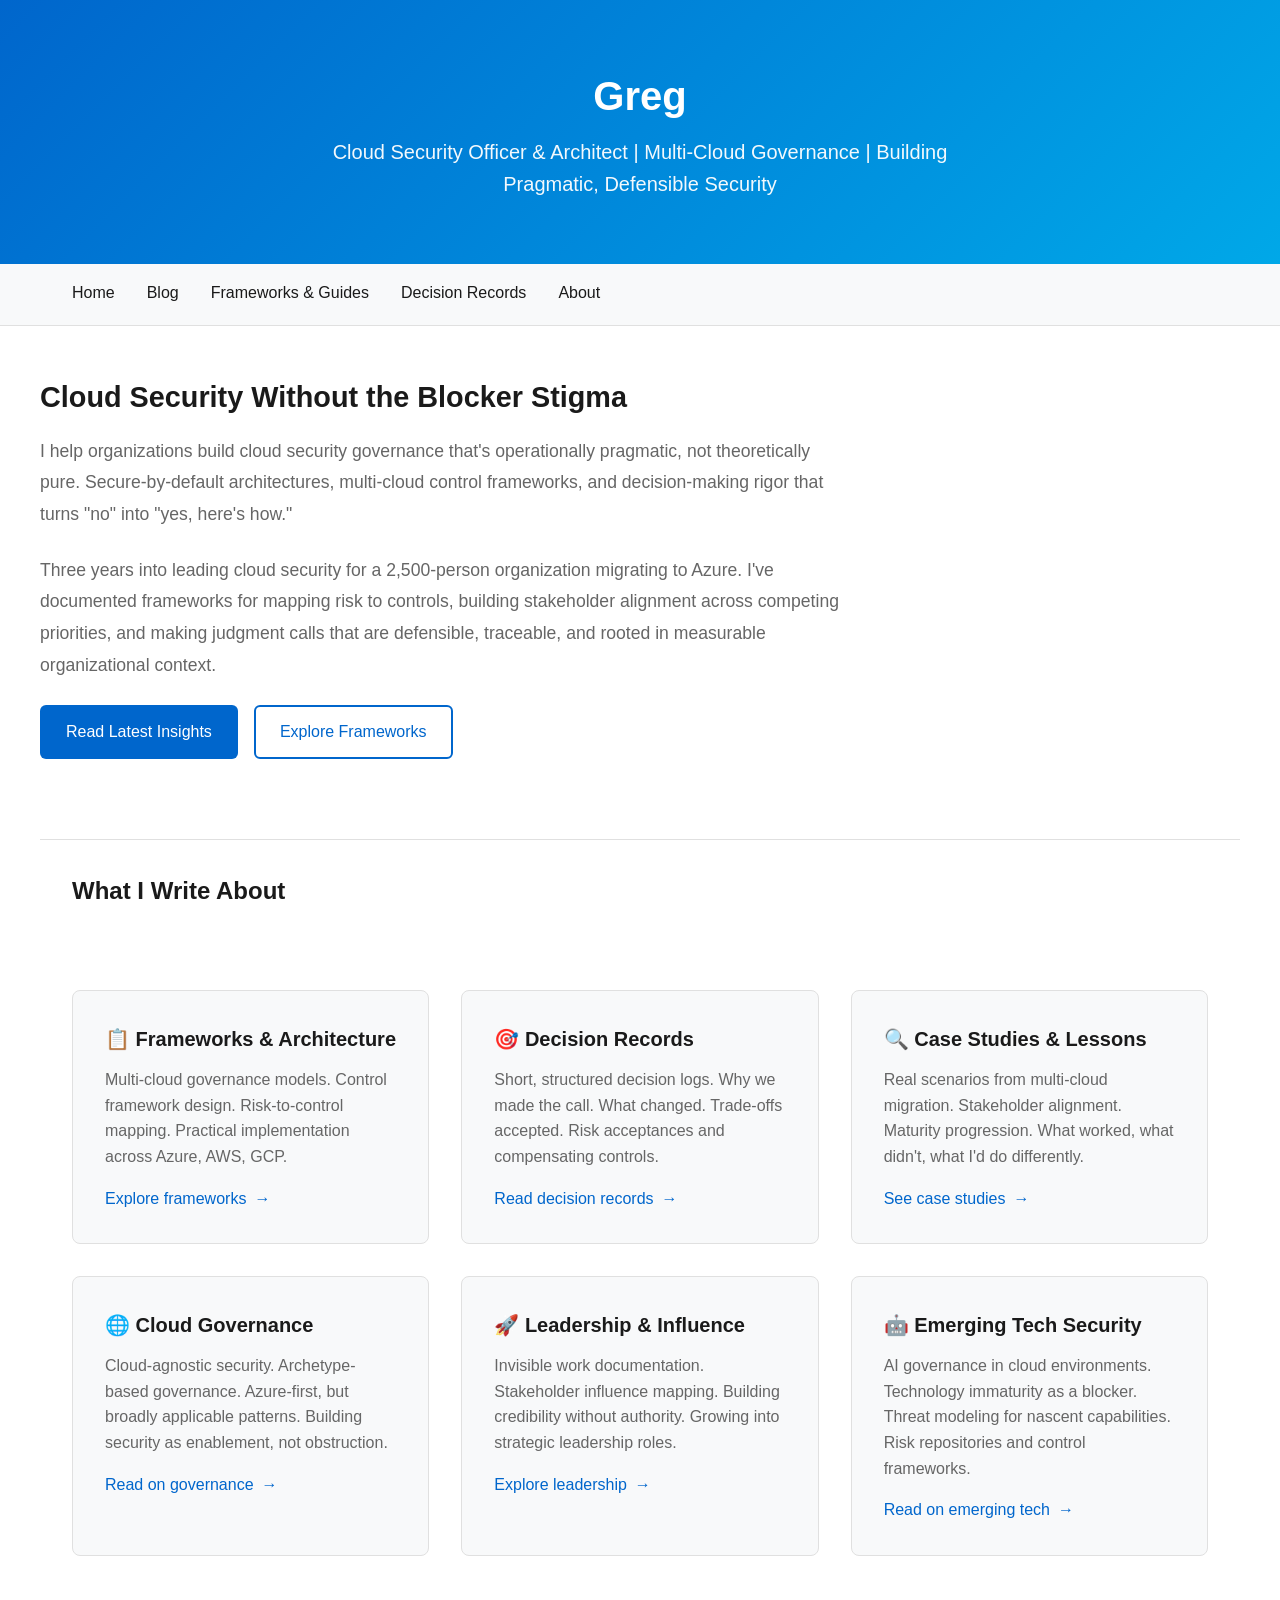
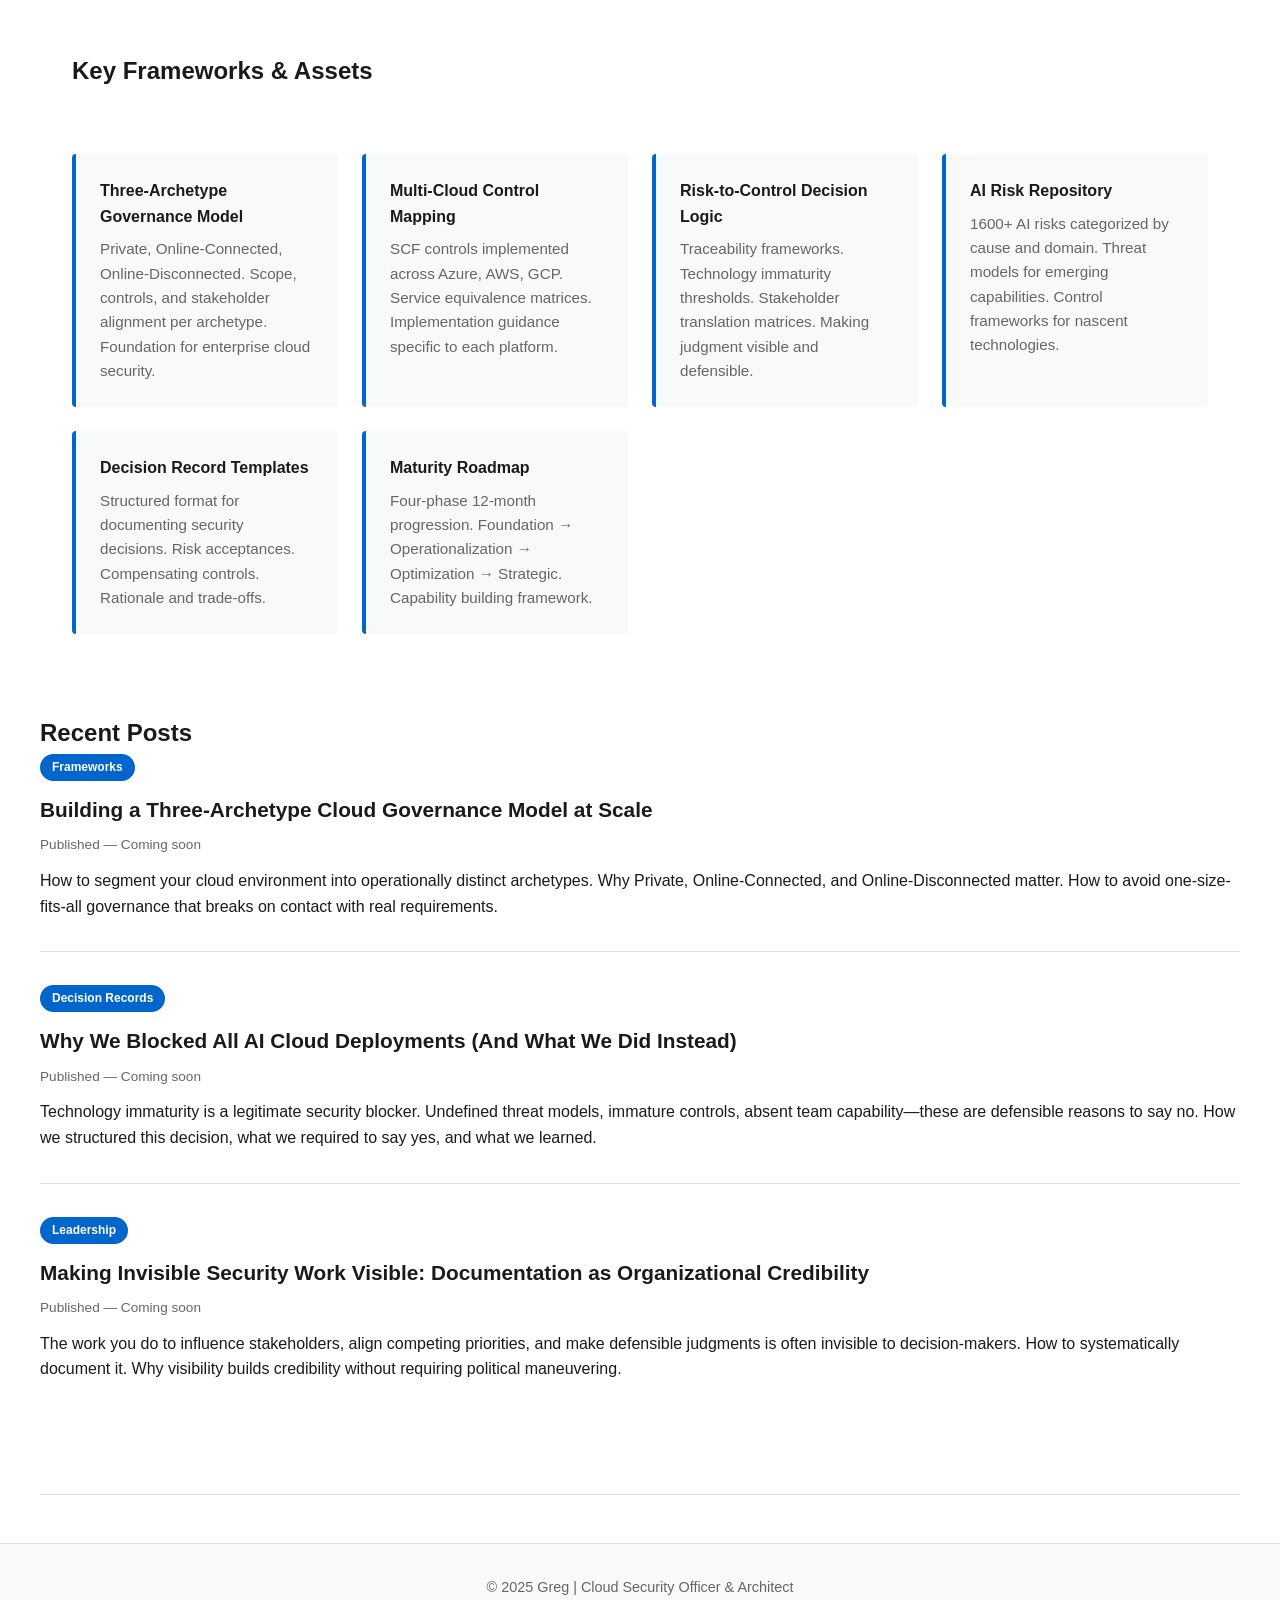
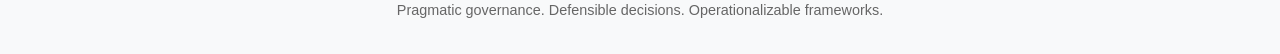
==== index.html @ 8604ed87 "Add files via upload" ====
<!DOCTYPE html>
<html lang="en">
<head>
    <meta charset="UTF-8">
    <meta name="viewport" content="width=device-width, initial-scale=1.0">
    <title>Greg — Cloud Security Governance</title>
    <meta name="description" content="Cloud Security Officer. Pragmatic governance frameworks. Operationalizable control architectures. Multi-cloud security without the blocker stigma.">
    <style>
        * {
            margin: 0;
            padding: 0;
            box-sizing: border-box;
        }
        
        :root {
            --color-primary: #0066cc;
            --color-primary-dark: #004499;
            --color-bg: #ffffff;
            --color-bg-alt: #f8f9fa;
            --color-text: #1a1a1a;
            --color-text-secondary: #666666;
            --color-border: #e0e0e0;
            --color-accent: #00a8e8;
            font-family: -apple-system, BlinkMacSystemFont, "Segoe UI", Roboto, "Helvetica Neue", Arial, sans-serif;
        }
        
        @media (prefers-color-scheme: dark) {
            :root {
                --color-bg: #0f1419;
                --color-bg-alt: #1a1f2e;
                --color-text: #e8e8e8;
                --color-text-secondary: #b0b0b0;
                --color-border: #333333;
            }
        }
        
        body {
            background: var(--color-bg);
            color: var(--color-text);
            line-height: 1.6;
        }
        
        header {
            background: linear-gradient(135deg, var(--color-primary) 0%, var(--color-accent) 100%);
            color: white;
            padding: 4rem 2rem;
            text-align: center;
        }
        
        header h1 {
            font-size: 2.5rem;
            margin-bottom: 0.5rem;
            font-weight: 600;
        }
        
        header .subtitle {
            font-size: 1.25rem;
            opacity: 0.95;
            font-weight: 400;
            max-width: 700px;
            margin: 0 auto;
        }
        
        nav {
            background: var(--color-bg-alt);
            border-bottom: 1px solid var(--color-border);
            position: sticky;
            top: 0;
            z-index: 100;
        }
        
        nav ul {
            list-style: none;
            max-width: 1200px;
            margin: 0 auto;
            padding: 0 2rem;
            display: flex;
            gap: 2rem;
            flex-wrap: wrap;
        }
        
        nav a {
            display: block;
            padding: 1rem 0;
            color: var(--color-text);
            text-decoration: none;
            font-weight: 500;
            border-bottom: 3px solid transparent;
            transition: border-color 0.2s;
        }
        
        nav a:hover {
            border-bottom-color: var(--color-primary);
        }
        
        .container {
            max-width: 1200px;
            margin: 0 auto;
            padding: 0 2rem;
        }
        
        .hero-section {
            padding: 3rem 0;
            border-bottom: 1px solid var(--color-border);
        }
        
        .hero-section h2 {
            font-size: 1.8rem;
            margin-bottom: 1rem;
            color: var(--color-text);
        }
        
        .hero-section p {
            font-size: 1.1rem;
            color: var(--color-text-secondary);
            margin-bottom: 1.5rem;
            line-height: 1.8;
            max-width: 800px;
        }
        
        .cta-buttons {
            display: flex;
            gap: 1rem;
            flex-wrap: wrap;
            margin-bottom: 2rem;
        }
        
        .btn {
            display: inline-block;
            padding: 0.75rem 1.5rem;
            border-radius: 6px;
            text-decoration: none;
            font-weight: 500;
            transition: all 0.3s;
            border: 2px solid transparent;
        }
        
        .btn-primary {
            background: var(--color-primary);
            color: white;
        }
        
        .btn-primary:hover {
            background: var(--color-primary-dark);
        }
        
        .btn-secondary {
            background: transparent;
            color: var(--color-primary);
            border-color: var(--color-primary);
        }
        
        .btn-secondary:hover {
            background: var(--color-primary);
            color: white;
        }
        
        .sections {
            display: grid;
            grid-template-columns: repeat(auto-fit, minmax(300px, 1fr));
            gap: 2rem;
            padding: 3rem 0;
        }
        
        .section-card {
            background: var(--color-bg-alt);
            border: 1px solid var(--color-border);
            border-radius: 8px;
            padding: 2rem;
            transition: all 0.3s;
        }
        
        .section-card:hover {
            border-color: var(--color-primary);
            transform: translateY(-4px);
            box-shadow: 0 8px 16px rgba(0, 102, 204, 0.1);
        }
        
        .section-card h3 {
            font-size: 1.25rem;
            margin-bottom: 0.75rem;
            color: var(--color-text);
        }
        
        .section-card p {
            color: var(--color-text-secondary);
            margin-bottom: 1rem;
        }
        
        .section-card a {
            display: inline-flex;
            align-items: center;
            gap: 0.5rem;
            color: var(--color-primary);
            text-decoration: none;
            font-weight: 500;
            transition: gap 0.2s;
        }
        
        .section-card a:hover {
            gap: 0.75rem;
        }
        
        .section-card .arrow {
            display: inline;
        }
        
        .features {
            display: grid;
            grid-template-columns: repeat(auto-fit, minmax(250px, 1fr));
            gap: 1.5rem;
            padding: 2rem 0;
        }
        
        .feature-item {
            padding: 1.5rem;
            border-left: 4px solid var(--color-primary);
            background: var(--color-bg-alt);
            border-radius: 4px;
        }
        
        .feature-item h4 {
            margin-bottom: 0.5rem;
            color: var(--color-text);
        }
        
        .feature-item p {
            font-size: 0.95rem;
            color: var(--color-text-secondary);
        }
        
        footer {
            background: var(--color-bg-alt);
            border-top: 1px solid var(--color-border);
            padding: 2rem;
            margin-top: 3rem;
            text-align: center;
            color: var(--color-text-secondary);
            font-size: 0.9rem;
        }
        
        .blog-preview {
            padding: 3rem 0;
            border-bottom: 1px solid var(--color-border);
        }
        
        .blog-post {
            margin-bottom: 2rem;
            padding-bottom: 2rem;
            border-bottom: 1px solid var(--color-border);
        }
        
        .blog-post:last-child {
            border-bottom: none;
        }
        
        .blog-post h3 {
            font-size: 1.3rem;
            margin-bottom: 0.5rem;
        }
        
        .blog-post .meta {
            font-size: 0.85rem;
            color: var(--color-text-secondary);
            margin-bottom: 0.75rem;
        }
        
        .blog-post .category {
            display: inline-block;
            background: var(--color-primary);
            color: white;
            padding: 0.25rem 0.75rem;
            border-radius: 20px;
            font-size: 0.75rem;
            font-weight: 600;
            margin-bottom: 0.75rem;
            margin-right: 0.5rem;
        }
        
        @media (max-width: 768px) {
            header h1 {
                font-size: 1.75rem;
            }
            
            nav ul {
                padding: 0 1rem;
                gap: 1rem;
            }
            
            .container {
                padding: 0 1rem;
            }
            
            .hero-section p {
                font-size: 1rem;
            }
        }
    </style>
</head>
<body>
    <header>
        <h1>Greg</h1>
        <p class="subtitle">Cloud Security Officer & Architect | Multi-Cloud Governance | Building Pragmatic, Defensible Security</p>
    </header>
    
    <nav>
        <ul>
            <li><a href="#home">Home</a></li>
            <li><a href="blog.html">Blog</a></li>
            <li><a href="frameworks.html">Frameworks & Guides</a></li>
            <li><a href="decision-records.html">Decision Records</a></li>
            <li><a href="about.html">About</a></li>
        </ul>
    </nav>
    
    <main>
        <section class="container hero-section">
            <h2>Cloud Security Without the Blocker Stigma</h2>
            <p>
                I help organizations build cloud security governance that's operationally pragmatic, not theoretically pure. Secure-by-default architectures, multi-cloud control frameworks, and decision-making rigor that turns "no" into "yes, here's how."
            </p>
            <p>
                Three years into leading cloud security for a 2,500-person organization migrating to Azure. I've documented frameworks for mapping risk to controls, building stakeholder alignment across competing priorities, and making judgment calls that are defensible, traceable, and rooted in measurable organizational context.
            </p>
            <div class="cta-buttons">
                <a href="blog.html" class="btn btn-primary">Read Latest Insights</a>
                <a href="frameworks.html" class="btn btn-secondary">Explore Frameworks</a>
            </div>
        </section>
        
        <section class="container">
            <h2 style="margin-top: 2rem; margin-bottom: 2rem;">What I Write About</h2>
            <div class="sections">
                <div class="section-card">
                    <h3>📋 Frameworks & Architecture</h3>
                    <p>Multi-cloud governance models. Control framework design. Risk-to-control mapping. Practical implementation across Azure, AWS, GCP.</p>
                    <a href="frameworks.html">Explore frameworks <span class="arrow">→</span></a>
                </div>
                <div class="section-card">
                    <h3>🎯 Decision Records</h3>
                    <p>Short, structured decision logs. Why we made the call. What changed. Trade-offs accepted. Risk acceptances and compensating controls.</p>
                    <a href="decision-records.html">Read decision records <span class="arrow">→</span></a>
                </div>
                <div class="section-card">
                    <h3>🔍 Case Studies & Lessons</h3>
                    <p>Real scenarios from multi-cloud migration. Stakeholder alignment. Maturity progression. What worked, what didn't, what I'd do differently.</p>
                    <a href="blog.html?category=case-studies">See case studies <span class="arrow">→</span></a>
                </div>
                <div class="section-card">
                    <h3>🌐 Cloud Governance</h3>
                    <p>Cloud-agnostic security. Archetype-based governance. Azure-first, but broadly applicable patterns. Building security as enablement, not obstruction.</p>
                    <a href="blog.html?category=governance">Read on governance <span class="arrow">→</span></a>
                </div>
                <div class="section-card">
                    <h3>🚀 Leadership & Influence</h3>
                    <p>Invisible work documentation. Stakeholder influence mapping. Building credibility without authority. Growing into strategic leadership roles.</p>
                    <a href="blog.html?category=leadership">Explore leadership <span class="arrow">→</span></a>
                </div>
                <div class="section-card">
                    <h3>🤖 Emerging Tech Security</h3>
                    <p>AI governance in cloud environments. Technology immaturity as a blocker. Threat modeling for nascent capabilities. Risk repositories and control frameworks.</p>
                    <a href="blog.html?category=emerging-tech">Read on emerging tech <span class="arrow">→</span></a>
                </div>
            </div>
        </section>
        
        <section class="container">
            <h2 style="margin-top: 3rem; margin-bottom: 2rem;">Key Frameworks & Assets</h2>
            <div class="features">
                <div class="feature-item">
                    <h4>Three-Archetype Governance Model</h4>
                    <p>Private, Online-Connected, Online-Disconnected. Scope, controls, and stakeholder alignment per archetype. Foundation for enterprise cloud security.</p>
                </div>
                <div class="feature-item">
                    <h4>Multi-Cloud Control Mapping</h4>
                    <p>SCF controls implemented across Azure, AWS, GCP. Service equivalence matrices. Implementation guidance specific to each platform.</p>
                </div>
                <div class="feature-item">
                    <h4>Risk-to-Control Decision Logic</h4>
                    <p>Traceability frameworks. Technology immaturity thresholds. Stakeholder translation matrices. Making judgment visible and defensible.</p>
                </div>
                <div class="feature-item">
                    <h4>AI Risk Repository</h4>
                    <p>1600+ AI risks categorized by cause and domain. Threat models for emerging capabilities. Control frameworks for nascent technologies.</p>
                </div>
                <div class="feature-item">
                    <h4>Decision Record Templates</h4>
                    <p>Structured format for documenting security decisions. Risk acceptances. Compensating controls. Rationale and trade-offs.</p>
                </div>
                <div class="feature-item">
                    <h4>Maturity Roadmap</h4>
                    <p>Four-phase 12-month progression. Foundation → Operationalization → Optimization → Strategic. Capability building framework.</p>
                </div>
            </div>
        </section>
        
        <section class="container blog-preview">
            <h2>Recent Posts</h2>
            <article class="blog-post">
                <span class="category">Frameworks</span>
                <h3>Building a Three-Archetype Cloud Governance Model at Scale</h3>
                <p class="meta">Published — Coming soon</p>
                <p>How to segment your cloud environment into operationally distinct archetypes. Why Private, Online-Connected, and Online-Disconnected matter. How to avoid one-size-fits-all governance that breaks on contact with real requirements.</p>
            </article>
            <article class="blog-post">
                <span class="category">Decision Records</span>
                <h3>Why We Blocked All AI Cloud Deployments (And What We Did Instead)</h3>
                <p class="meta">Published — Coming soon</p>
                <p>Technology immaturity is a legitimate security blocker. Undefined threat models, immature controls, absent team capability—these are defensible reasons to say no. How we structured this decision, what we required to say yes, and what we learned.</p>
            </article>
            <article class="blog-post">
                <span class="category">Leadership</span>
                <h3>Making Invisible Security Work Visible: Documentation as Organizational Credibility</h3>
                <p class="meta">Published — Coming soon</p>
                <p>The work you do to influence stakeholders, align competing priorities, and make defensible judgments is often invisible to decision-makers. How to systematically document it. Why visibility builds credibility without requiring political maneuvering.</p>
            </article>
        </section>
    </main>
    
    <footer>
        <p>&copy; 2025 Greg | Cloud Security Officer &amp; Architect</p>
        <p>Pragmatic governance. Defensible decisions. Operationalizable frameworks.</p>
    </footer>
</body>
</html>
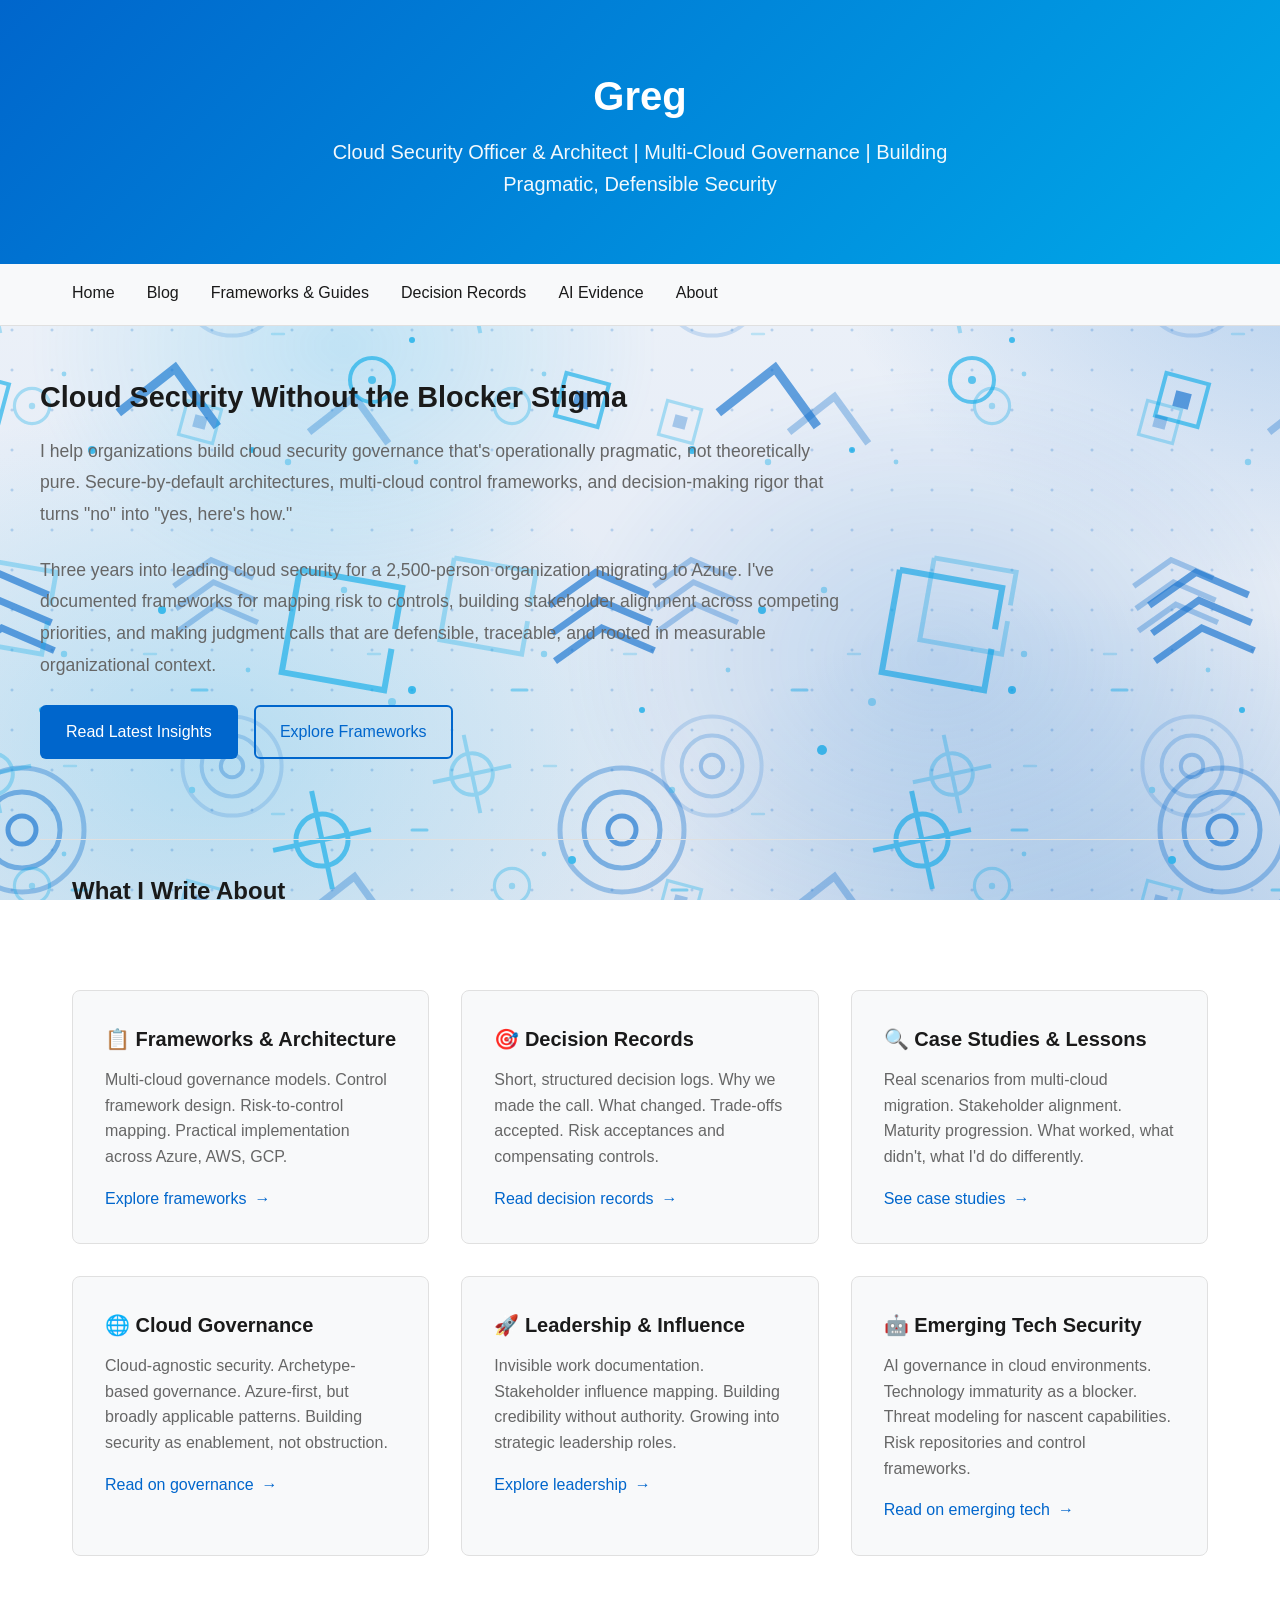
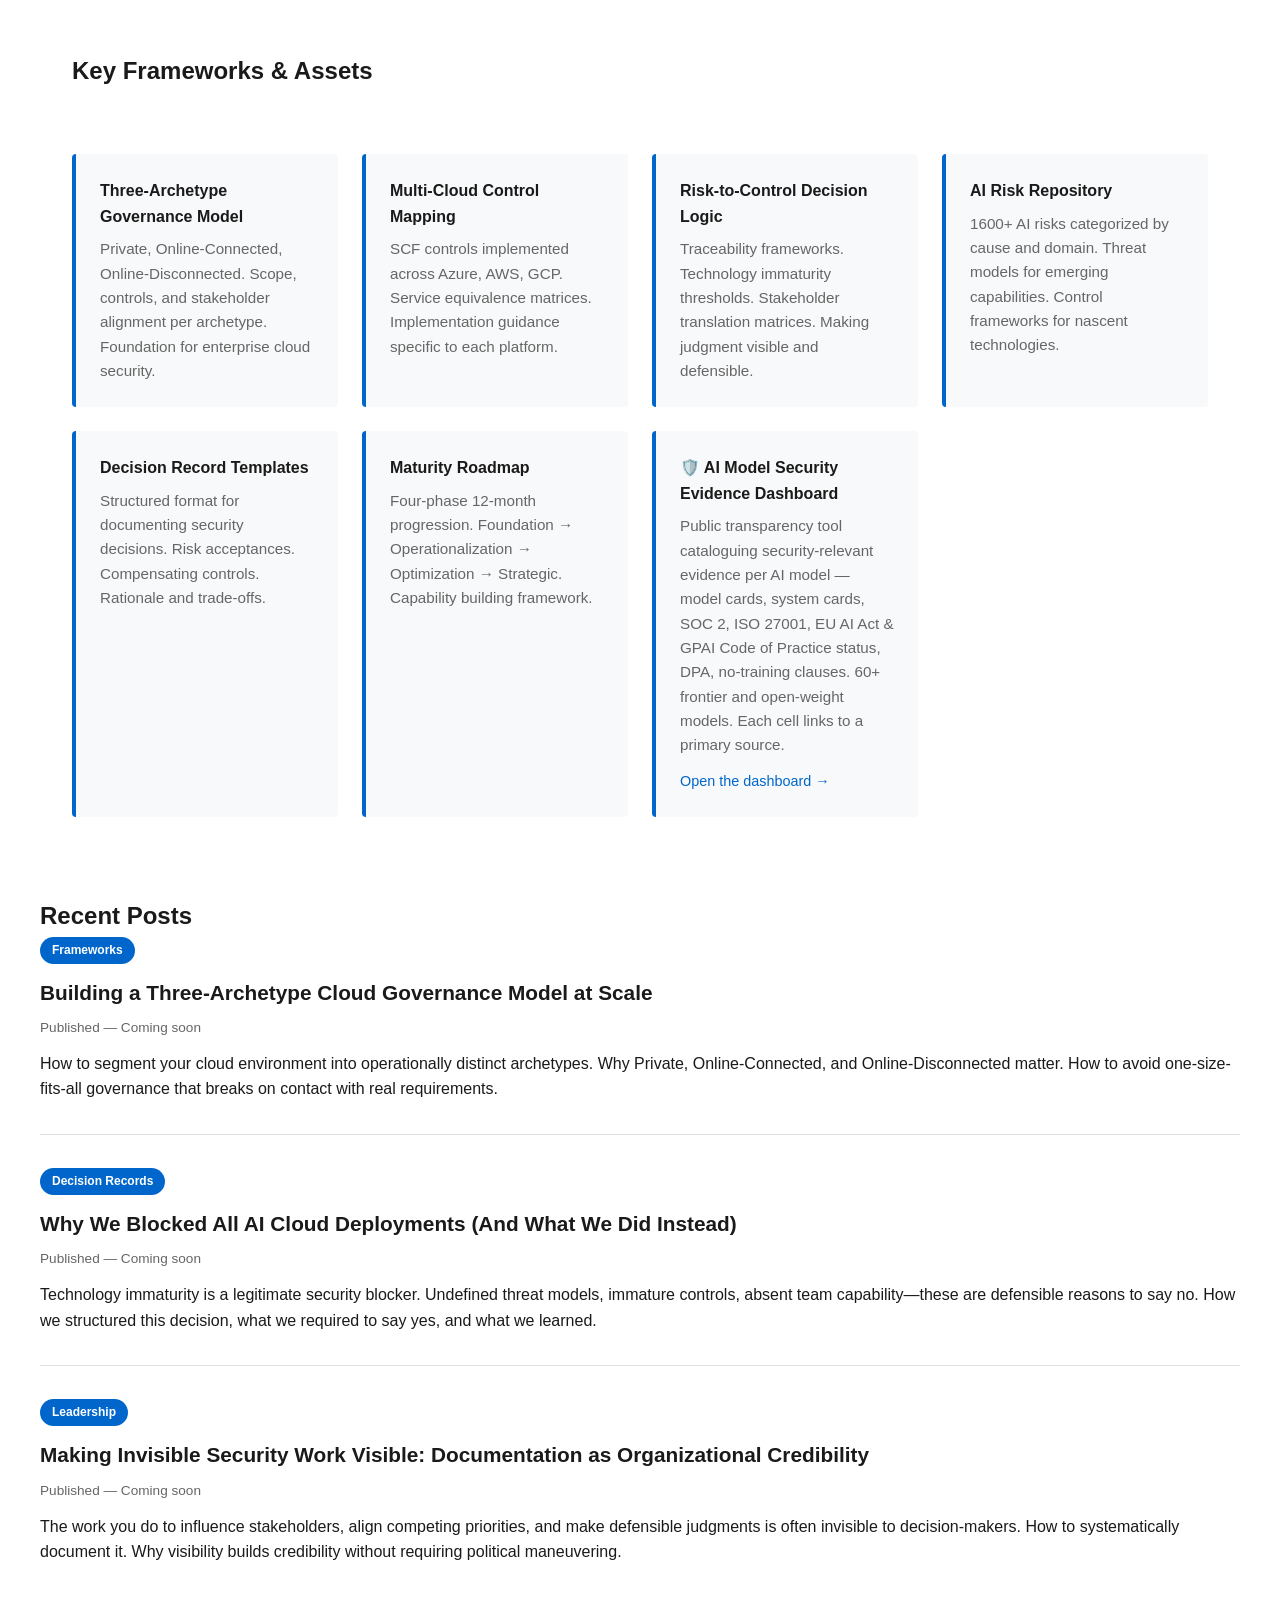
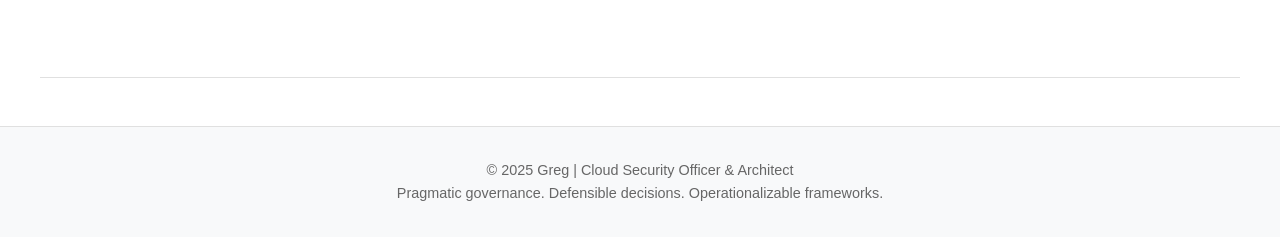
==== commit 9d5971b0: "Adding Benchmark" ====
--- a/index.html
+++ b/index.html
@@ -296,8 +296,17 @@
             }
         }
     </style>
+    <link rel="stylesheet" href="assets/parallax.css">
+    <script src="assets/parallax.js" defer></script>
 </head>
 <body>
+    <div class="parallax-bg" aria-hidden="true">
+  <div class="parallax-scan"></div>
+  <div class="parallax-layer parallax-grid" data-speed="0.18"></div>
+  <div class="parallax-layer parallax-shapes" data-speed="0.40"></div>
+  <div class="parallax-layer parallax-accents" data-speed="0.65"></div>
+</div>
+
     <header>
         <h1>Greg</h1>
         <p class="subtitle">Cloud Security Officer & Architect | Multi-Cloud Governance | Building Pragmatic, Defensible Security</p>
@@ -309,6 +318,7 @@
             <li><a href="blog.html">Blog</a></li>
             <li><a href="frameworks.html">Frameworks & Guides</a></li>
             <li><a href="decision-records.html">Decision Records</a></li>
+            <li><a href="ai-evidence/index.html">AI Evidence</a></li>
             <li><a href="about.html">About</a></li>
         </ul>
     </nav>
@@ -390,6 +400,11 @@
                 <div class="feature-item">
                     <h4>Maturity Roadmap</h4>
                     <p>Four-phase 12-month progression. Foundation → Operationalization → Optimization → Strategic. Capability building framework.</p>
+                </div>
+                <div class="feature-item">
+                    <h4>🛡️ AI Model Security Evidence Dashboard</h4>
+                    <p>Public transparency tool cataloguing security-relevant evidence per AI model — model cards, system cards, SOC 2, ISO 27001, EU AI Act &amp; GPAI Code of Practice status, DPA, no-training clauses. 60+ frontier and open-weight models. Each cell links to a primary source.</p>
+                    <a href="ai-evidence/index.html" style="display: inline-flex; align-items: center; gap: 0.5rem; color: var(--color-primary); text-decoration: none; font-weight: 500; margin-top: 0.75rem; font-size: 0.9rem; transition: gap 0.2s;">Open the dashboard →</a>
                 </div>
             </div>
         </section>
--- a/assets/parallax.css
+++ b/assets/parallax.css
@@ -0,0 +1,223 @@
+/* assets/parallax.css
+   Layered background for greg.github.io
+   - Fixed-position canvas behind content; content scrolls past it
+     (= classic "fixed-background parallax" — content vs static bg)
+   - Three layers: gradient mesh, dot grid, tiled geometric shapes
+   - Subtle CSS-driven drift animations keep it feeling alive
+   - Pure CSS, no scroll listener required
+   - Honors prefers-color-scheme and prefers-reduced-motion
+*/
+
+/* ─── PAGE INTEGRATION ──────────────────────────────────────────────── */
+html, body {
+  background: transparent !important;
+}
+/* No isolation/relative on body — keep stacking simple. The .parallax-bg
+   uses z-index: 0 + appears first in DOM; content siblings sit above
+   via z-index: 1. This avoids isolation-context paint quirks. */
+body > header,
+body > nav,
+body > main,
+body > footer,
+body > article,
+body > section,
+body > div:not(.parallax-bg) {
+  position: relative;
+  z-index: 1;
+}
+
+/* ─── CANVAS ────────────────────────────────────────────────────────── */
+.parallax-bg {
+  position: fixed;
+  inset: 0;
+  z-index: 0;
+  pointer-events: none;
+  overflow: hidden;
+}
+
+/* Base — gradient mesh, drifts gently */
+.parallax-bg::before {
+  content: "";
+  position: absolute;
+  inset: -10%;
+  background:
+    radial-gradient(900px 700px at 8% -6%,  rgba(0, 168, 232, 0.32), transparent 60%),
+    radial-gradient(900px 700px at 96% 24%, rgba(0, 102, 204, 0.28), transparent 60%),
+    radial-gradient(800px 600px at 22% 78%, rgba(0, 168, 232, 0.20), transparent 60%),
+    radial-gradient(800px 600px at 80% 96%, rgba(0, 102, 204, 0.22), transparent 60%),
+    linear-gradient(180deg, #f4f7fb 0%, #e8eef7 50%, #dde6f1 100%);
+  animation: parallax-base-drift 30s ease-in-out infinite alternate;
+  will-change: transform;
+}
+
+@media (prefers-color-scheme: dark) {
+  .parallax-bg::before {
+    background:
+      radial-gradient(900px 700px at 8% -6%,  rgba(0, 168, 232, 0.35), transparent 60%),
+      radial-gradient(900px 700px at 96% 24%, rgba(0, 102, 204, 0.38), transparent 60%),
+      radial-gradient(800px 600px at 22% 78%, rgba(0, 168, 232, 0.18), transparent 60%),
+      radial-gradient(800px 600px at 80% 96%, rgba(0, 102, 204, 0.28), transparent 60%),
+      linear-gradient(180deg, #0a1119 0%, #0d1623 50%, #08101a 100%);
+  }
+}
+
+@keyframes parallax-base-drift {
+  0%   { transform: translate3d(-1%, -0.6%, 0) scale(1.0); }
+  100% { transform: translate3d( 1%,  1%,   0) scale(1.05); }
+}
+
+/* Aurora glow layer — blurred soft blobs that drift opposite */
+.parallax-bg::after {
+  content: "";
+  position: absolute;
+  inset: -8%;
+  background:
+    radial-gradient(520px 420px at 30% 40%, rgba(0, 168, 232, 0.18), transparent 60%),
+    radial-gradient(620px 480px at 70% 70%, rgba(0, 102, 204, 0.16), transparent 60%);
+  filter: blur(8px);
+  animation: parallax-glow-drift 22s ease-in-out infinite alternate;
+  will-change: transform;
+}
+
+@media (prefers-color-scheme: dark) {
+  .parallax-bg::after {
+    background:
+      radial-gradient(520px 420px at 30% 40%, rgba(0, 168, 232, 0.26), transparent 60%),
+      radial-gradient(620px 480px at 70% 70%, rgba(0, 102, 204, 0.32), transparent 60%);
+  }
+}
+
+@keyframes parallax-glow-drift {
+  0%   { transform: translate3d( 2%,  1%, 0); }
+  100% { transform: translate3d(-2%, -2%, 0); }
+}
+
+/* ─── LAYERS ────────────────────────────────────────────────────────── */
+/* Each layer is fixed-position inside the canvas with a tiled bg.
+   They drift slowly via CSS animation only. Content scrolling past
+   creates the parallax illusion. */
+.parallax-layer {
+  position: absolute;
+  inset: -10%;
+  will-change: transform;
+}
+
+/* Layer 1 — dot grid (slowest drift) */
+.parallax-grid {
+  background-image: radial-gradient(circle at center,
+    rgba(0, 102, 204, 0.40) 1.2px,
+    transparent 1.8px);
+  background-size: 40px 40px;
+  background-position: 0 0;
+  opacity: 0.55;
+  animation: parallax-grid-drift 80s linear infinite;
+}
+
+@media (prefers-color-scheme: dark) {
+  .parallax-grid {
+    background-image: radial-gradient(circle at center,
+      rgba(120, 200, 240, 0.45) 1.2px,
+      transparent 1.8px);
+    opacity: 0.50;
+  }
+}
+
+@keyframes parallax-grid-drift {
+  0%   { background-position:    0px   0px; }
+  100% { background-position: -240px 320px; }     /* whole tile multiples */
+}
+
+/* Layer 2 — tiled geometric shapes (mid drift) */
+.parallax-shapes {
+  background-image: url("parallax-tile.svg");
+  background-repeat: repeat;
+  background-size: 600px 600px;
+  background-position: 0 0;
+  opacity: 0.7;
+  animation: parallax-shapes-drift 60s linear infinite;
+}
+
+@media (prefers-color-scheme: dark) {
+  .parallax-shapes {
+    background-image: url("parallax-tile-dark.svg");
+    opacity: 0.6;
+  }
+}
+
+@keyframes parallax-shapes-drift {
+  0%   { background-position:    0px    0px; }
+  100% { background-position:  600px -1200px; }   /* whole tile multiples */
+}
+
+/* Layer 3 — offset accents (faster drift) */
+.parallax-accents {
+  background-image: url("parallax-tile.svg");
+  background-repeat: repeat;
+  background-size: 480px 480px;
+  background-position: 240px 120px;
+  opacity: 0.35;
+  animation: parallax-accents-drift 45s linear infinite;
+}
+
+@media (prefers-color-scheme: dark) {
+  .parallax-accents {
+    background-image: url("parallax-tile-dark.svg");
+    opacity: 0.3;
+  }
+}
+
+@keyframes parallax-accents-drift {
+  0%   { background-position: 240px  120px; }
+  100% { background-position: -720px -840px; }    /* offset by 2 tiles each axis */
+}
+
+/* Subtle horizontal scan line near the fold */
+.parallax-scan {
+  position: absolute;
+  left: 0; right: 0;
+  top: 28vh;
+  height: 1px;
+  background: linear-gradient(90deg,
+    transparent 0%,
+    rgba(0, 168, 232, 0.55) 20%,
+    rgba(0, 168, 232, 0.85) 50%,
+    rgba(0, 168, 232, 0.55) 80%,
+    transparent 100%);
+  opacity: 0.55;
+  animation: parallax-scan-shift 18s ease-in-out infinite alternate;
+}
+
+@media (prefers-color-scheme: dark) {
+  .parallax-scan { opacity: 0.85; }
+}
+
+@keyframes parallax-scan-shift {
+  0%   { top: 22vh; opacity: 0.30; }
+  100% { top: 36vh; opacity: 0.80; }
+}
+
+@media (prefers-color-scheme: dark) {
+  @keyframes parallax-scan-shift {
+    0%   { top: 22vh; opacity: 0.55; }
+    100% { top: 36vh; opacity: 1.00; }
+  }
+}
+
+/* Reduced motion: freeze all animations */
+@media (prefers-reduced-motion: reduce) {
+  .parallax-bg::before,
+  .parallax-bg::after,
+  .parallax-grid,
+  .parallax-shapes,
+  .parallax-accents,
+  .parallax-scan {
+    animation: none !important;
+  }
+}
+
+/* Mobile: scale tile down */
+@media (max-width: 768px) {
+  .parallax-shapes  { background-size: 460px 460px; opacity: 0.55; }
+  .parallax-accents { background-size: 360px 360px; opacity: 0.30; }
+  .parallax-grid    { background-size: 32px 32px;   opacity: 0.42; }
+}
